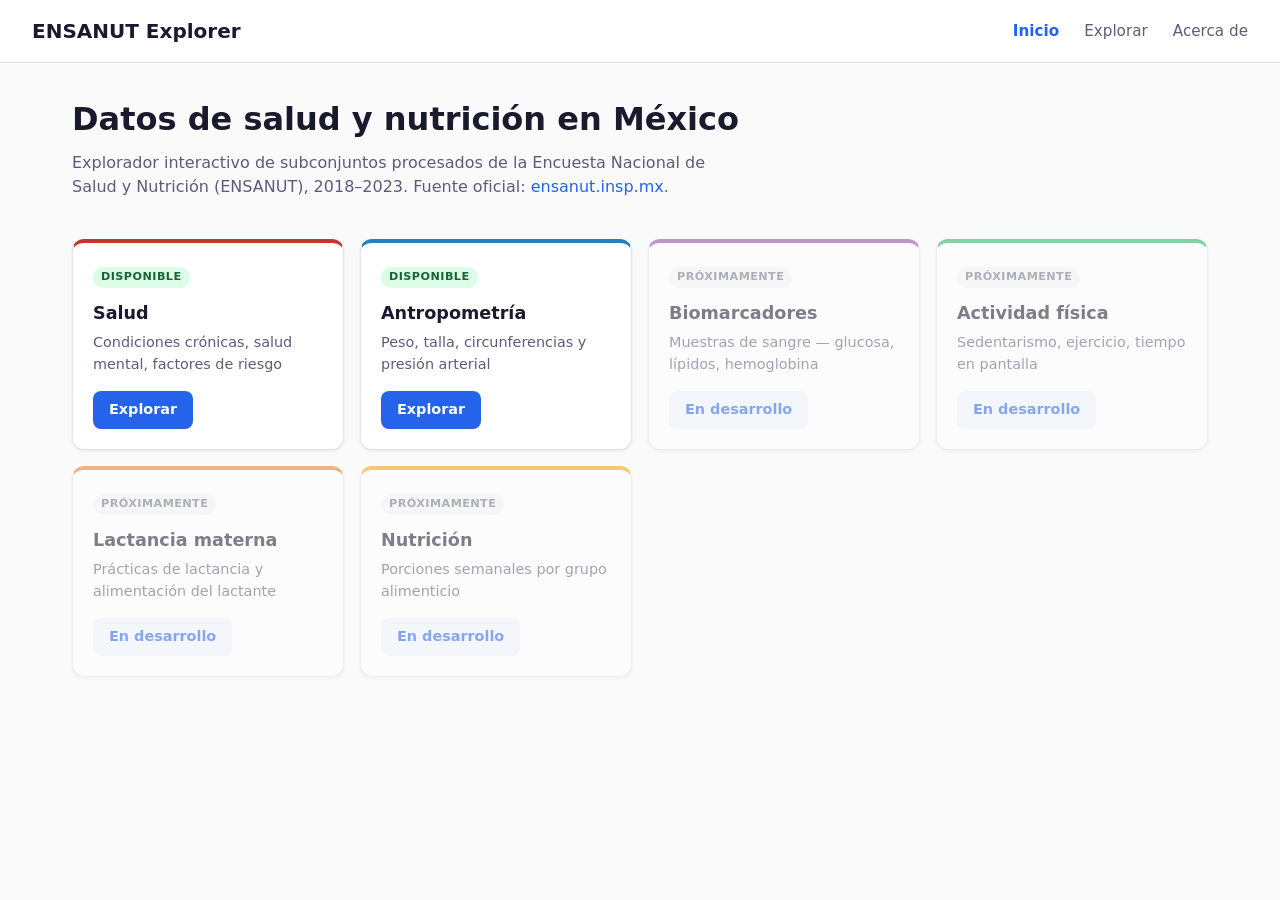
==== docs/index.html @ fc725ed3 "Publicar ENSANUT Explorer MVP para GitHub Pages Co-authored-by: Cursor <cursoragent@cursor.com>" ====
<!DOCTYPE html>
<html lang="es">
<head>
  <meta charset="UTF-8">
  <meta name="viewport" content="width=device-width, initial-scale=1.0">
  <title>ENSANUT Explorer</title>
  <link rel="stylesheet" href="assets/css/main.css">
</head>
<body>
  <header class="site-header">
    <h1>ENSANUT Explorer</h1>
    <nav class="site-nav">
      <a href="index.html" class="active">Inicio</a>
      <a href="explore.html?module=salud&year=2018&var=DM_Diabetes">Explorar</a>
      <a href="about.html">Acerca de</a>
    </nav>
  </header>

  <main class="container">
    <section class="hero">
      <h2>Datos de salud y nutrición en México</h2>
      <p>
        Explorador interactivo de subconjuntos procesados de la
        Encuesta Nacional de Salud y Nutrición (ENSANUT), 2018–2023.
        Fuente oficial: <a href="https://ensanut.insp.mx/" target="_blank" rel="noopener">ensanut.insp.mx</a>.
      </p>
    </section>

    <section id="module-grid" class="module-grid" aria-label="Módulos de datos"></section>
  </main>

  <script type="module" src="assets/js/home.js"></script>
</body>
</html>
---- docs/assets/css/main.css ----
:root {
  --bg: #fafafa;
  --surface: #ffffff;
  --text: #1a1a2e;
  --muted: #5c5c7a;
  --border: #e2e4ea;
  --accent: #2563eb;
  --accent-soft: #eff6ff;
  --radius: 12px;
  --shadow: 0 1px 3px rgba(0, 0, 0, 0.08);
  font-family: "Segoe UI", system-ui, -apple-system, sans-serif;
}

* { box-sizing: border-box; }

body {
  margin: 0;
  background: var(--bg);
  color: var(--text);
  line-height: 1.5;
}

a { color: var(--accent); text-decoration: none; }
a:hover { text-decoration: underline; }

.site-header {
  display: flex;
  align-items: center;
  justify-content: space-between;
  padding: 1rem 2rem;
  background: var(--surface);
  border-bottom: 1px solid var(--border);
}

.site-header h1 {
  margin: 0;
  font-size: 1.25rem;
  font-weight: 700;
}

.site-nav a {
  margin-left: 1.25rem;
  color: var(--muted);
  font-size: 0.95rem;
}

.site-nav a.active { color: var(--accent); font-weight: 600; }

.container {
  max-width: 1200px;
  margin: 0 auto;
  padding: 2rem;
}

.hero {
  margin-bottom: 2.5rem;
}

.hero h2 {
  margin: 0 0 0.5rem;
  font-size: 2rem;
}

.hero p {
  margin: 0;
  color: var(--muted);
  max-width: 640px;
}

.module-grid {
  display: grid;
  grid-template-columns: repeat(auto-fill, minmax(260px, 1fr));
  gap: 1rem;
}

.module-card {
  background: var(--surface);
  border: 1px solid var(--border);
  border-radius: var(--radius);
  padding: 1.25rem;
  box-shadow: var(--shadow);
  transition: transform 0.15s, box-shadow 0.15s;
}

.module-card:hover {
  transform: translateY(-2px);
  box-shadow: 0 4px 12px rgba(0, 0, 0, 0.1);
}

.module-card.disabled {
  opacity: 0.55;
  pointer-events: none;
}

.module-card .badge {
  display: inline-block;
  font-size: 0.7rem;
  font-weight: 700;
  text-transform: uppercase;
  letter-spacing: 0.04em;
  padding: 0.15rem 0.5rem;
  border-radius: 999px;
  margin-bottom: 0.75rem;
}

.badge-mvp { background: #dcfce7; color: #166534; }
.badge-planned { background: #f3f4f6; color: #6b7280; }

.module-card h3 { margin: 0 0 0.35rem; font-size: 1.1rem; }
.module-card p { margin: 0 0 1rem; color: var(--muted); font-size: 0.9rem; }

.btn {
  display: inline-block;
  padding: 0.5rem 1rem;
  border-radius: 8px;
  font-size: 0.9rem;
  font-weight: 600;
  border: none;
  cursor: pointer;
}

.btn-primary {
  background: var(--accent);
  color: white;
}

.btn-secondary {
  background: var(--accent-soft);
  color: var(--accent);
}

/* Explorer layout */
.explorer-layout {
  display: grid;
  grid-template-columns: 280px 1fr 300px;
  gap: 1rem;
  min-height: calc(100vh - 64px);
  padding: 1rem;
}

.panel {
  background: var(--surface);
  border: 1px solid var(--border);
  border-radius: var(--radius);
  padding: 1rem;
}

.panel h2 {
  margin: 0 0 1rem;
  font-size: 0.85rem;
  text-transform: uppercase;
  letter-spacing: 0.06em;
  color: var(--muted);
}

.field { margin-bottom: 1rem; }

.field label {
  display: block;
  font-size: 0.8rem;
  font-weight: 600;
  margin-bottom: 0.35rem;
  color: var(--muted);
}

.field select {
  width: 100%;
  padding: 0.5rem;
  border: 1px solid var(--border);
  border-radius: 8px;
  font-size: 0.95rem;
}

.chart-area h2 {
  margin: 0 0 0.25rem;
  font-size: 1.35rem;
}

.chart-area .subtitle {
  color: var(--muted);
  margin-bottom: 1rem;
  font-size: 0.95rem;
}

#chart-main {
  min-height: 420px;
  background: var(--surface);
  border: 1px solid var(--border);
  border-radius: var(--radius);
  padding: 0.5rem;
}

.meta-dl { margin: 0; }
.meta-dl dt {
  font-size: 0.75rem;
  text-transform: uppercase;
  color: var(--muted);
  margin-top: 0.75rem;
}
.meta-dl dd {
  margin: 0.15rem 0 0;
  font-size: 0.9rem;
}

.actions { margin-top: 1.25rem; display: flex; gap: 0.5rem; flex-wrap: wrap; }

@media (max-width: 960px) {
  .explorer-layout {
    grid-template-columns: 1fr;
  }
}
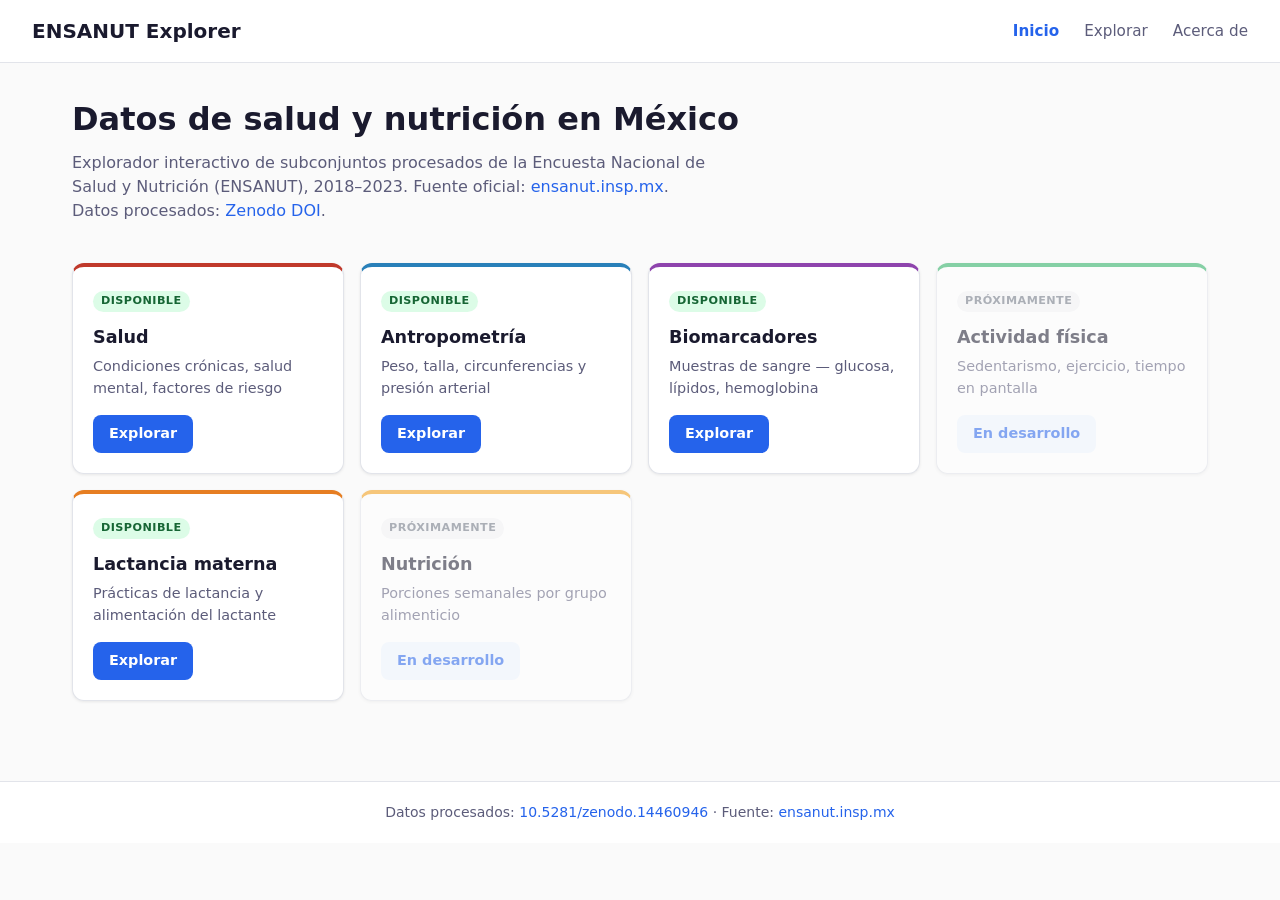
==== commit 02dace09: "Anadir DOI Zenodo, modulos Bio/Lactancia y quitar serie temporal Co-authored-by: Cursor <cursoragent" ====
--- a/docs/index.html
+++ b/docs/index.html
@@ -23,12 +23,23 @@
         Explorador interactivo de subconjuntos procesados de la
         Encuesta Nacional de Salud y Nutrición (ENSANUT), 2018–2023.
         Fuente oficial: <a href="https://ensanut.insp.mx/" target="_blank" rel="noopener">ensanut.insp.mx</a>.
+        Datos procesados:
+        <a href="https://doi.org/10.5281/zenodo.14460946" target="_blank" rel="noopener">Zenodo DOI</a>.
       </p>
     </section>
 
     <section id="module-grid" class="module-grid" aria-label="Módulos de datos"></section>
   </main>
 
+  <footer class="site-footer">
+    <p>
+      Datos procesados:
+      <a href="https://doi.org/10.5281/zenodo.14460946" target="_blank" rel="noopener">10.5281/zenodo.14460946</a>
+      · Fuente:
+      <a href="https://ensanut.insp.mx/" target="_blank" rel="noopener">ensanut.insp.mx</a>
+    </p>
+  </footer>
+
   <script type="module" src="assets/js/home.js"></script>
 </body>
 </html>
--- a/docs/assets/css/main.css
+++ b/docs/assets/css/main.css
@@ -183,7 +183,7 @@
 }
 
 #chart-main {
-  min-height: 420px;
+  min-height: 480px;
   background: var(--surface);
   border: 1px solid var(--border);
   border-radius: var(--radius);
@@ -204,6 +204,28 @@
 
 .actions { margin-top: 1.25rem; display: flex; gap: 0.5rem; flex-wrap: wrap; }
 
+.site-footer {
+  margin-top: 3rem;
+  padding: 1.25rem 2rem;
+  border-top: 1px solid var(--border);
+  background: var(--surface);
+  text-align: center;
+  font-size: 0.875rem;
+  color: var(--muted);
+}
+
+.site-footer p { margin: 0; }
+
+blockquote.citation {
+  margin: 0.75rem 0 1.5rem;
+  padding: 1rem 1.25rem;
+  background: var(--surface);
+  border-left: 4px solid var(--accent);
+  border-radius: 0 var(--radius) var(--radius) 0;
+  color: var(--text);
+  font-size: 0.95rem;
+}
+
 @media (max-width: 960px) {
   .explorer-layout {
     grid-template-columns: 1fr;
